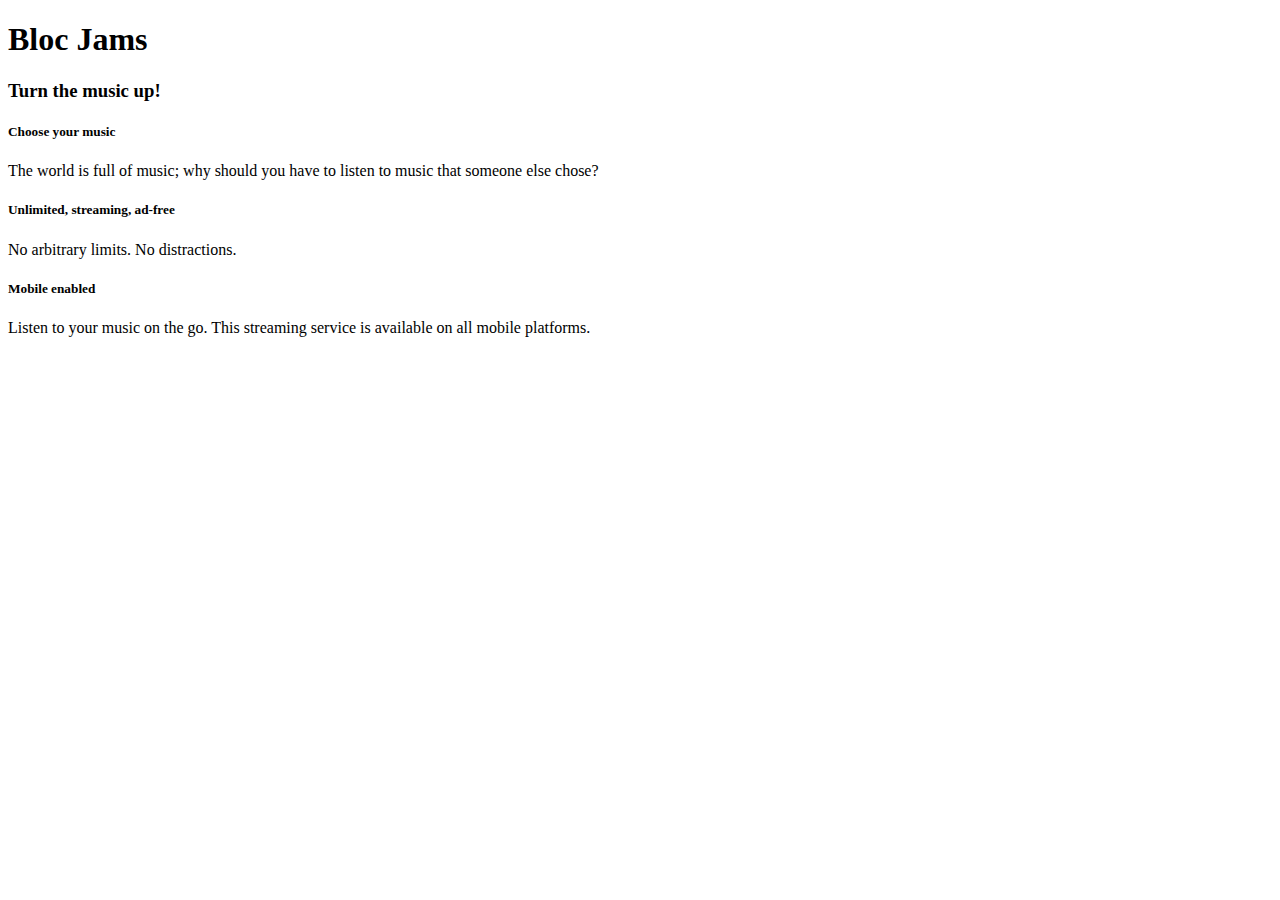
==== index.html @ ae27a1f7 "checkpoint-2 complete" ====
<!DOCTYPE html>
<html>
    <head>
        <title>Bloc Jams</title>
    </head>
    <body>
        <div> <!-- navigation bar -->
        </div>
        <div> <!-- hero content -->
            <h1>Bloc Jams</h1>
            <h3>Turn the music up!</h3>
        </div>
        <div> <!-- selling points -->
            <div>
                <h5>Choose your music</h5>
                <p>The world is full of music; why should you have to listen to music that someone else chose?</p>
            </div>
            <div>
                <h5>Unlimited, streaming, ad-free</h5>
                <p>No arbitrary limits. No distractions.</p>
            </div>
            <div>
                <h5>Mobile enabled</h5>
                <p>Listen to your music on the go. This streaming service is available on all mobile platforms.</p>
            </div>    
        </div>
    </body>
</html>
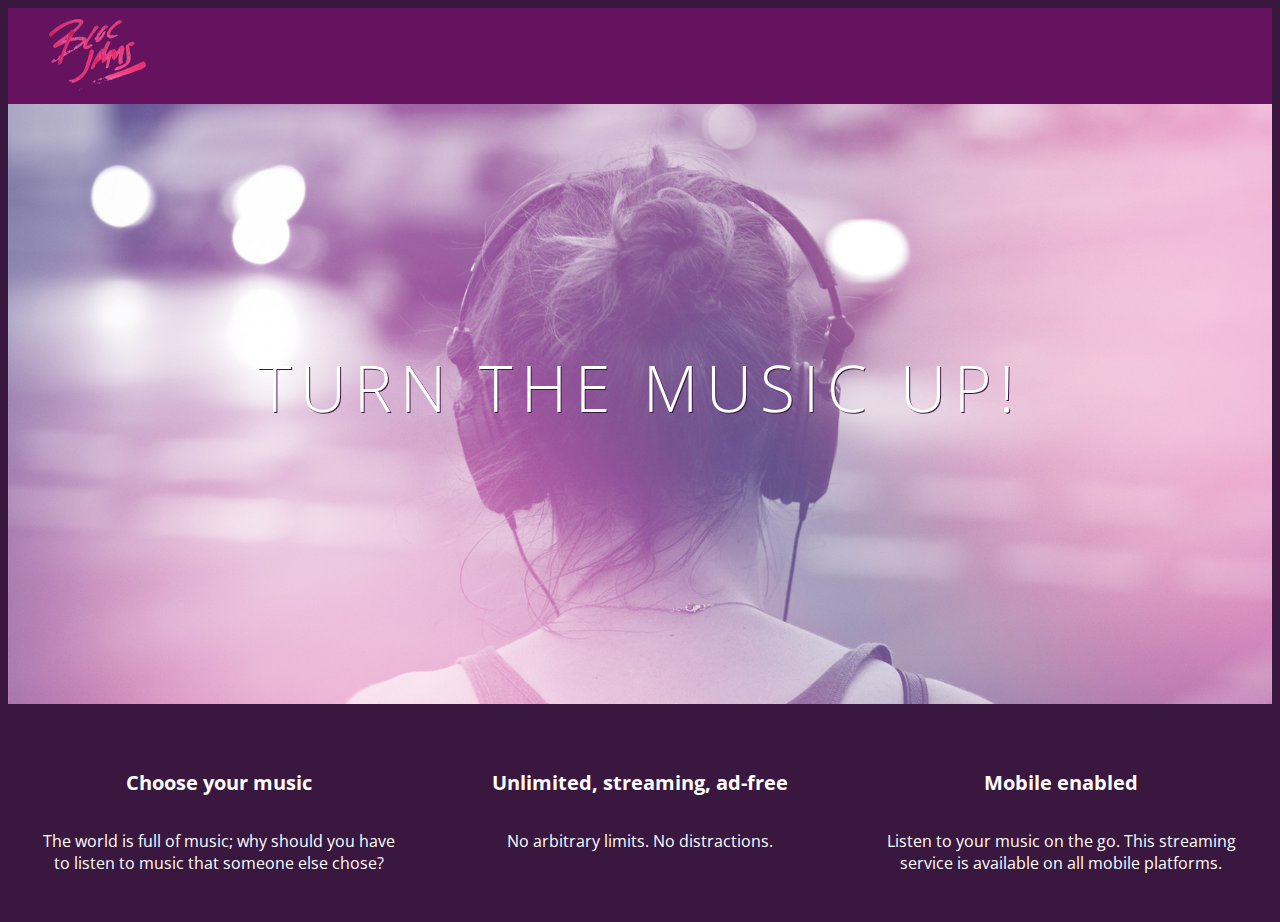
==== commit 56ed1424: "checkpoint-3 complete" ====
--- a/index.html
+++ b/index.html
@@ -2,27 +2,36 @@
 <html>
     <head>
         <title>Bloc Jams</title>
+        <link rel="stylesheet" type="text/css" href="http://fonts.googleapis.com/css?family=Open+Sans:400,800,600,700,300">
+        <link rel="stylesheet" type="text/css" href="http://code.ionicframework.com/ionicons/2.0.1/css/ionicons.min.css">
+        <link rel="stylesheet" type="text/css" href="styles/normalize.css">
+        <link rel="stylesheet" type="text/css" href="styles/main.css">
     </head>
-    <body>
-        <div> <!-- navigation bar -->
-        </div>
-        <div> <!-- hero content -->
-            <h1>Bloc Jams</h1>
-            <h3>Turn the music up!</h3>
-        </div>
-        <div> <!-- selling points -->
-            <div>
-                <h5>Choose your music</h5>
-                <p>The world is full of music; why should you have to listen to music that someone else chose?</p>
+    <body class="landing">
+        <nav class="navbar"> <!-- navigation bar -->
+            <img src="assets/images/bloc_jams_logo.png" alt="bloc jams logo" class="logo">
+        </nav>
+        
+        <section class="hero-content"> <!-- hero content -->
+            <h1 class="hero-title">Turn the music up!</h1>
+        </section>
+        
+        <section class="selling-points"> <!-- selling points -->
+            <div class="point">
+                <span class="ion-music-note"></span>
+                <h5 class="point-title">Choose your music</h5>
+                <p class="point-description">The world is full of music; why should you have to listen to music that someone else chose?</p>
             </div>
-            <div>
-                <h5>Unlimited, streaming, ad-free</h5>
-                <p>No arbitrary limits. No distractions.</p>
+            <div class="point">
+                <span class="ion-radio-waves"></span>
+                <h5 class="point-title">Unlimited, streaming, ad-free</h5>
+                <p class="point-description">No arbitrary limits. No distractions.</p>
             </div>
-            <div>
-                <h5>Mobile enabled</h5>
-                <p>Listen to your music on the go. This streaming service is available on all mobile platforms.</p>
+            <div class="point">
+                <span class="ion-iphone"></span>
+                <h5 class="point-title">Mobile enabled</h5>
+                <p class="point-description">Listen to your music on the go. This streaming service is available on all mobile platforms.</p>
             </div>    
-        </div>
+        </section>
     </body>
 </html>--- a/styles/main.css
+++ b/styles/main.css
@@ -0,0 +1,78 @@
+html {
+    height: 100%; /* makes sure our HTML takes up 100% of the browser window */
+    font-size: 100%;
+}
+ 
+body {
+    font-family: 'Open Sans'; /* sets our font to the "Open Sans" typeface */
+    color: white;             /* sets the text color to white */
+    min-height: 100%;         /* says the height of the body must be, at minimum, 100% of the window */
+}
+ 
+body.landing {
+    background-color: rgb(58,23,63); /* sets the background color to an RGB value (see below) */
+}
+
+ 
+.navbar {
+    padding: 0.5rem;
+    background-color: rgb(101,18,95);
+}
+ 
+.navbar .logo {
+    position: relative; /* positioning will be explained in a resource */
+    left: 2rem;
+}
+
+.hero-content {
+    position: relative; /* positioning will be explained in a resource */
+    min-height: 600px;  /* hero content element must be _at least_ 600 pixels */
+    background-image: url(../assets/images/bloc_jams_bg.jpg);
+    background-repeat: no-repeat;
+    background-position: center center;
+    background-size: cover;
+}
+
+.hero-content .hero-title {
+    position: absolute;             /* positioning will be explained in a resource */
+    top: 40%;                       /* positioning will be explained in a resource */
+    -webkit-transform: translateY(-50%);
+    -moz-transform: translateY(-50%);
+    -ms-transform: translateY(-50%);
+    transform: translateY(-50%);
+    width: 100%;                    /* makes sure the title inhabits the full width of its container */
+    text-align: center;             /* aligns text in the horizontal center of the element */
+    font-size: 4rem;                /* specifies the size of the font in root em units */
+    font-weight: 300;               /* makes the font thinner or lighter weight */
+    text-transform: uppercase;      /* transforms the text to be all uppercase lettering */
+    letter-spacing: 0.5rem;         /* puts 0.5 root ems worth of space between each letter */
+    text-shadow: 1px 1px 0px rgb(58,23,63); /* creates a shadow underneath the text for readability over the image */
+}
+
+.selling-points {
+    position: relative;
+    display: table;
+    width: 100%;
+    -webkit-box-sizing: border-box;
+    -moz-box-sizing: border-box;
+    box-sizing: border-box; /* we'll explain this in a resource */
+}
+ 
+.point {
+    display: table-cell;
+    position: relative;
+    width: 33.3%;
+    padding: 2rem;
+    text-align: center;
+}
+ 
+.point .point-title {
+    font-size: 1.25rem;
+}
+ 
+.ion-music-note,
+.ion-radio-waves,
+.ion-iphone {
+    color: rgb(233,50,117);
+    font-size: 5rem;
+}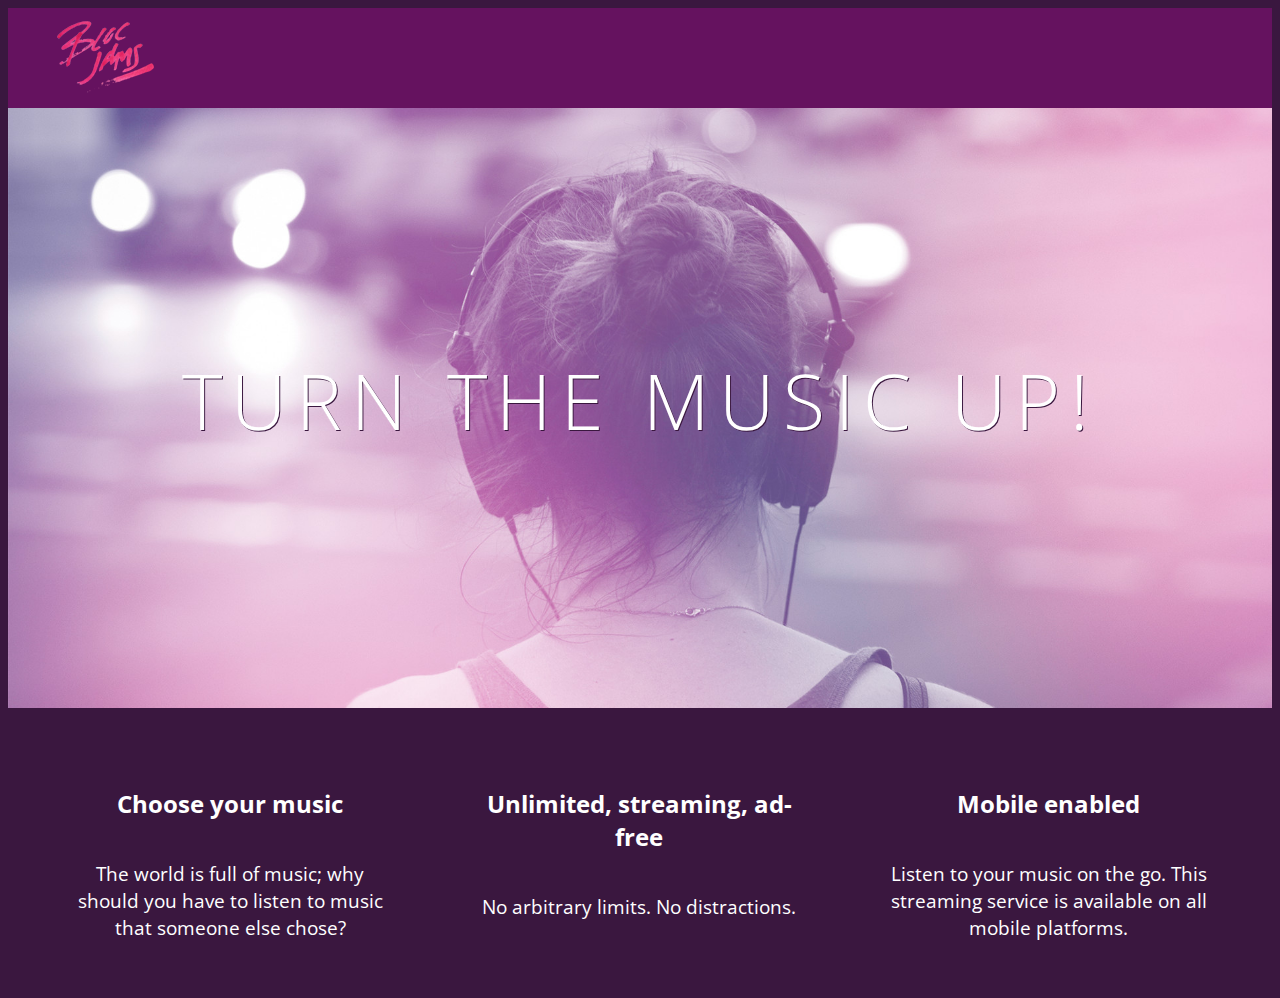
==== commit de3ad187: "checkpoint-4 complete" ====
--- a/index.html
+++ b/index.html
@@ -2,10 +2,12 @@
 <html>
     <head>
         <title>Bloc Jams</title>
+        <meta name="viewport" content="width=device-width, initial-scale=1">
         <link rel="stylesheet" type="text/css" href="http://fonts.googleapis.com/css?family=Open+Sans:400,800,600,700,300">
         <link rel="stylesheet" type="text/css" href="http://code.ionicframework.com/ionicons/2.0.1/css/ionicons.min.css">
         <link rel="stylesheet" type="text/css" href="styles/normalize.css">
         <link rel="stylesheet" type="text/css" href="styles/main.css">
+        <link rel="stylesheet" type="text/css" href="styles/landing.css">
     </head>
     <body class="landing">
         <nav class="navbar"> <!-- navigation bar -->
@@ -16,18 +18,18 @@
             <h1 class="hero-title">Turn the music up!</h1>
         </section>
         
-        <section class="selling-points"> <!-- selling points -->
-            <div class="point">
+        <section class="selling-points container"> <!-- selling points -->
+            <div class="point column third">
                 <span class="ion-music-note"></span>
                 <h5 class="point-title">Choose your music</h5>
                 <p class="point-description">The world is full of music; why should you have to listen to music that someone else chose?</p>
             </div>
-            <div class="point">
+            <div class="point column third">
                 <span class="ion-radio-waves"></span>
                 <h5 class="point-title">Unlimited, streaming, ad-free</h5>
                 <p class="point-description">No arbitrary limits. No distractions.</p>
             </div>
-            <div class="point">
+            <div class="point column third">
                 <span class="ion-iphone"></span>
                 <h5 class="point-title">Mobile enabled</h5>
                 <p class="point-description">Listen to your music on the go. This streaming service is available on all mobile platforms.</p>
--- a/styles/main.css
+++ b/styles/main.css
@@ -1,3 +1,9 @@
+*, *::before, *::after {
+    -moz-box-sizing: border-box;
+    -webkit-box-sizing: border-box;
+    box-sizing: border-box;
+}
+
 html {
     height: 100%; /* makes sure our HTML takes up 100% of the browser window */
     font-size: 100%;
@@ -8,12 +14,7 @@
     color: white;             /* sets the text color to white */
     min-height: 100%;         /* says the height of the body must be, at minimum, 100% of the window */
 }
- 
-body.landing {
-    background-color: rgb(58,23,63); /* sets the background color to an RGB value (see below) */
-}
 
- 
 .navbar {
     padding: 0.5rem;
     background-color: rgb(101,18,95);
@@ -24,9 +25,57 @@
     left: 2rem;
 }
 
+.container {
+    margin: 0 auto;
+    max-width: 64rem;
+}
+ 
+ 
+/* Medium and small screens (640px) */
+@media (min-width: 640px) {
+    /* Style information will go here */
+    html{font-size: 112%}
+ 
+    .column {
+        float: left;
+        padding-left: 1rem;
+        padding-right: 1rem;
+    }
+
+    .column.full { width: 100%; }
+    .column.two-thirds { width: 66.7%; }
+    .column.half { width: 50%; }
+    .column.third { width: 33.3%; }
+    .column.fourth { width: 25%; }
+    .column.flow-opposite { float: right; }      
+}
+ 
+/* Large screens (1024px) */
+@media (min-width: 1024px) {
+    /* Style information will go here */
+    html{font-size: 120%}
+}
+
+
+
+
+
+
+
+
+
+
+**********************************************
+
+
+/*
+body.landing {
+    background-color: rgb(58,23,63); 
+}
+
 .hero-content {
-    position: relative; /* positioning will be explained in a resource */
-    min-height: 600px;  /* hero content element must be _at least_ 600 pixels */
+    position: relative; 
+    min-height: 600px;  
     background-image: url(../assets/images/bloc_jams_bg.jpg);
     background-repeat: no-repeat;
     background-position: center center;
@@ -34,19 +83,19 @@
 }
 
 .hero-content .hero-title {
-    position: absolute;             /* positioning will be explained in a resource */
-    top: 40%;                       /* positioning will be explained in a resource */
+    position: absolute;             
+    top: 40%;                       
     -webkit-transform: translateY(-50%);
     -moz-transform: translateY(-50%);
     -ms-transform: translateY(-50%);
     transform: translateY(-50%);
-    width: 100%;                    /* makes sure the title inhabits the full width of its container */
-    text-align: center;             /* aligns text in the horizontal center of the element */
-    font-size: 4rem;                /* specifies the size of the font in root em units */
-    font-weight: 300;               /* makes the font thinner or lighter weight */
-    text-transform: uppercase;      /* transforms the text to be all uppercase lettering */
-    letter-spacing: 0.5rem;         /* puts 0.5 root ems worth of space between each letter */
-    text-shadow: 1px 1px 0px rgb(58,23,63); /* creates a shadow underneath the text for readability over the image */
+    width: 100%;                    
+    text-align: center;             
+    font-size: 4rem;                
+    font-weight: 300;               
+    text-transform: uppercase;      
+    letter-spacing: 0.5rem;         
+    text-shadow: 1px 1px 0px rgb(58,23,63); 
 }
 
 .selling-points {
@@ -55,9 +104,9 @@
     width: 100%;
     -webkit-box-sizing: border-box;
     -moz-box-sizing: border-box;
-    box-sizing: border-box; /* we'll explain this in a resource */
+    box-sizing: border-box; 
 }
- 
+
 .point {
     display: table-cell;
     position: relative;
@@ -65,14 +114,18 @@
     padding: 2rem;
     text-align: center;
 }
- 
+
 .point .point-title {
     font-size: 1.25rem;
 }
- 
+
 .ion-music-note,
 .ion-radio-waves,
 .ion-iphone {
     color: rgb(233,50,117);
     font-size: 5rem;
-}+}
+
+*/
+
+
--- a/styles/landing.css
+++ b/styles/landing.css
@@ -0,0 +1,48 @@
+body.landing {
+    background-color: rgb(58,23,63);
+}
+ 
+.hero-content {
+    position: relative;
+    min-height: 600px;
+    background-image: url(../assets/images/bloc_jams_bg.jpg);
+    background-repeat: no-repeat;
+    background-position: center center;
+    background-size: cover;
+}
+ 
+.hero-content .hero-title {
+    position: absolute;
+    top: 40%;
+    -webkit-transform: translateY(-50%);
+    -moz-transform: translateY(-50%);
+    transform: translateY(-50%);
+    width: 100%;
+    text-align: center;
+    font-size: 4rem;
+    font-weight: 300;
+    text-transform: uppercase;
+    letter-spacing: 0.5rem;
+    text-shadow: 1px 1px 0px rgb(58,23,63);
+}
+ 
+.selling-points {
+    position: relative;
+}
+ 
+.point {
+    position: relative;
+    padding: 2rem;
+    text-align: center;
+}
+ 
+.point .point-title {
+    font-size: 1.25rem;
+}
+ 
+.ion-music-note,
+.ion-radio-waves,
+.ion-iphone {
+    color: rgb(233,50,117);
+    font-size: 5rem;
+}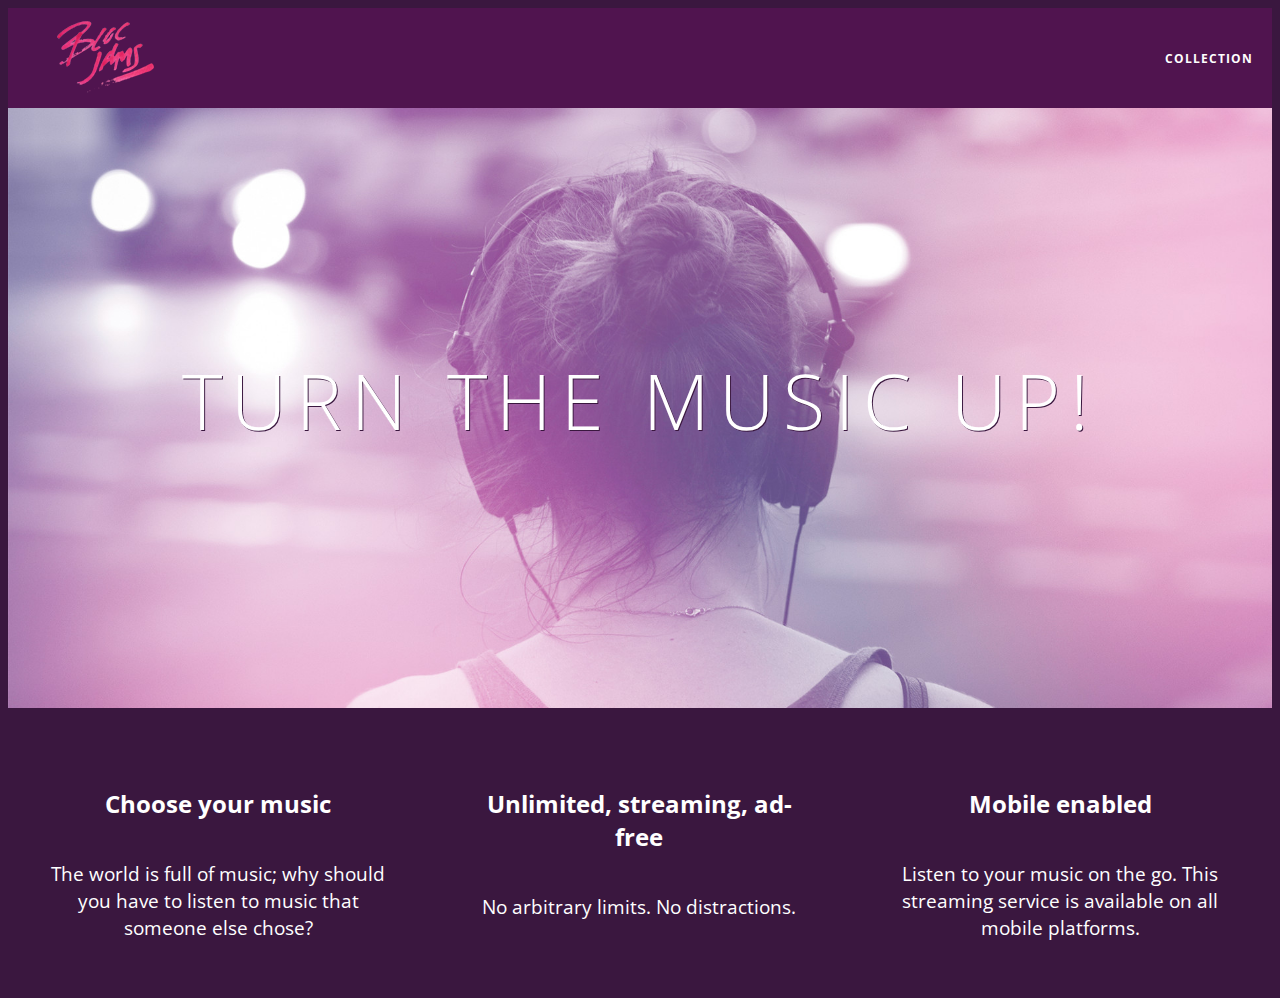
==== commit 285d1082: "checkpoint-5 complete" ====
--- a/index.html
+++ b/index.html
@@ -11,14 +11,19 @@
     </head>
     <body class="landing">
         <nav class="navbar"> <!-- navigation bar -->
-            <img src="assets/images/bloc_jams_logo.png" alt="bloc jams logo" class="logo">
+            <a href="index.html" class="logo">
+                <img src="assets/images/bloc_jams_logo.png" alt="bloc jams logo">
+            </a>
+            <div class="links-container">
+                <a href="collection.html" class="navbar-link">collection</a>
+            </div>
         </nav>
         
         <section class="hero-content"> <!-- hero content -->
             <h1 class="hero-title">Turn the music up!</h1>
         </section>
         
-        <section class="selling-points container"> <!-- selling points -->
+        <section class="selling-points container clearfix"> <!-- selling points -->
             <div class="point column third">
                 <span class="ion-music-note"></span>
                 <h5 class="point-title">Choose your music</h5>
--- a/styles/main.css
+++ b/styles/main.css
@@ -16,13 +16,55 @@
 }
 
 .navbar {
+    position: relative;
     padding: 0.5rem;
-    background-color: rgb(101,18,95);
+    /* #1 */
+    background-color: rgba(101,18,95,0.5);
+    /* #2 */
+    z-index: 1;
 }
  
 .navbar .logo {
     position: relative; /* positioning will be explained in a resource */
     left: 2rem;
+     cursor: pointer;  /* produces the finger-pointer icon when you hover over the logo */
+}
+ 
+.navbar .links-container {
+    display: table;
+    position: absolute;
+    top: 0;
+    right: 0;
+    height: 100px;
+    color: white;
+    /* #3 */
+    text-decoration: none;
+}
+ 
+.links-container .navbar-link {
+    display: table-cell;
+    position: relative;
+    height: 100%;
+    padding-left: 1rem;
+    padding-right: 1rem;
+    /* #4 */
+    vertical-align: middle;
+    color: white;
+    font-size: 0.625rem;
+    letter-spacing: 0.05rem;
+    font-weight: 700;
+    text-transform: uppercase;
+    /* #3 */
+    text-decoration: none;
+    cursor: pointer;
+}
+ 
+    /* #5 */
+.links-container .navbar-link:hover {
+    color: rgb(233,50,117);
+}    
+    
+    
 }
 
 .container {
@@ -57,7 +99,16 @@
 }
 
 
+.clearfix::before,
 
+.clearfix::after {
+   content: " ";
+   display: table;
+}
+
+.clearfix::after {
+   clear: both;
+}
 
 
 
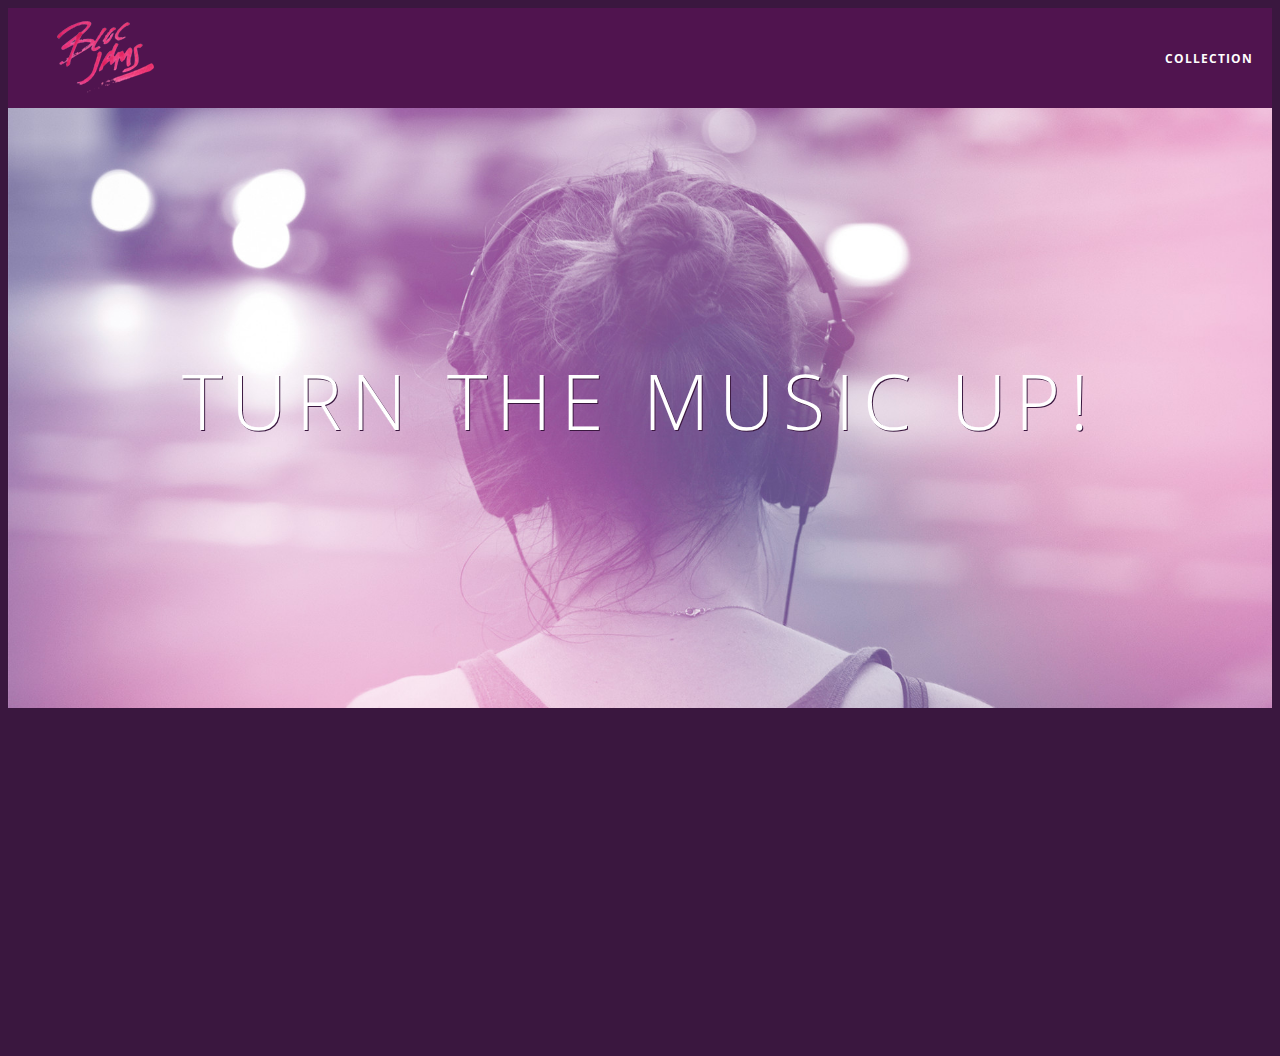
==== commit fcddcbd2: "checkpoint-8 revision" ====
--- a/index.html
+++ b/index.html
@@ -40,5 +40,6 @@
                 <p class="point-description">Listen to your music on the go. This streaming service is available on all mobile platforms.</p>
             </div>    
         </section>
+        <script src="scripts/landing.js"></script>
     </body>
 </html>--- a/styles/main.css
+++ b/styles/main.css
@@ -71,7 +71,11 @@
     margin: 0 auto;
     max-width: 64rem;
 }
- 
+
+.container.narrow {
+    max-width: 56rem;
+}
+
  
 /* Medium and small screens (640px) */
 @media (min-width: 640px) {
--- a/styles/landing.css
+++ b/styles/landing.css
@@ -34,6 +34,16 @@
     position: relative;
     padding: 2rem;
     text-align: center;
+    opacity: 0;
+    -webkit-transform: scaleX(0.9) translateY(3rem);
+    -moz-transform: scaleX(0.9) translateY(3rem);
+    transform: scaleX(0.9) translateY(3rem);
+    -webkit-transition: all 0.25s ease-in-out;
+    -moz-transition: all 0.25s ease-in-out;
+    transition: all 0.25s ease-in-out;
+    -webkit-transition-delay: 0.2s;
+    -moz-transition-delay: 0.2s;
+    transition-delay: 0.2s;    
 }
  
 .point .point-title {
